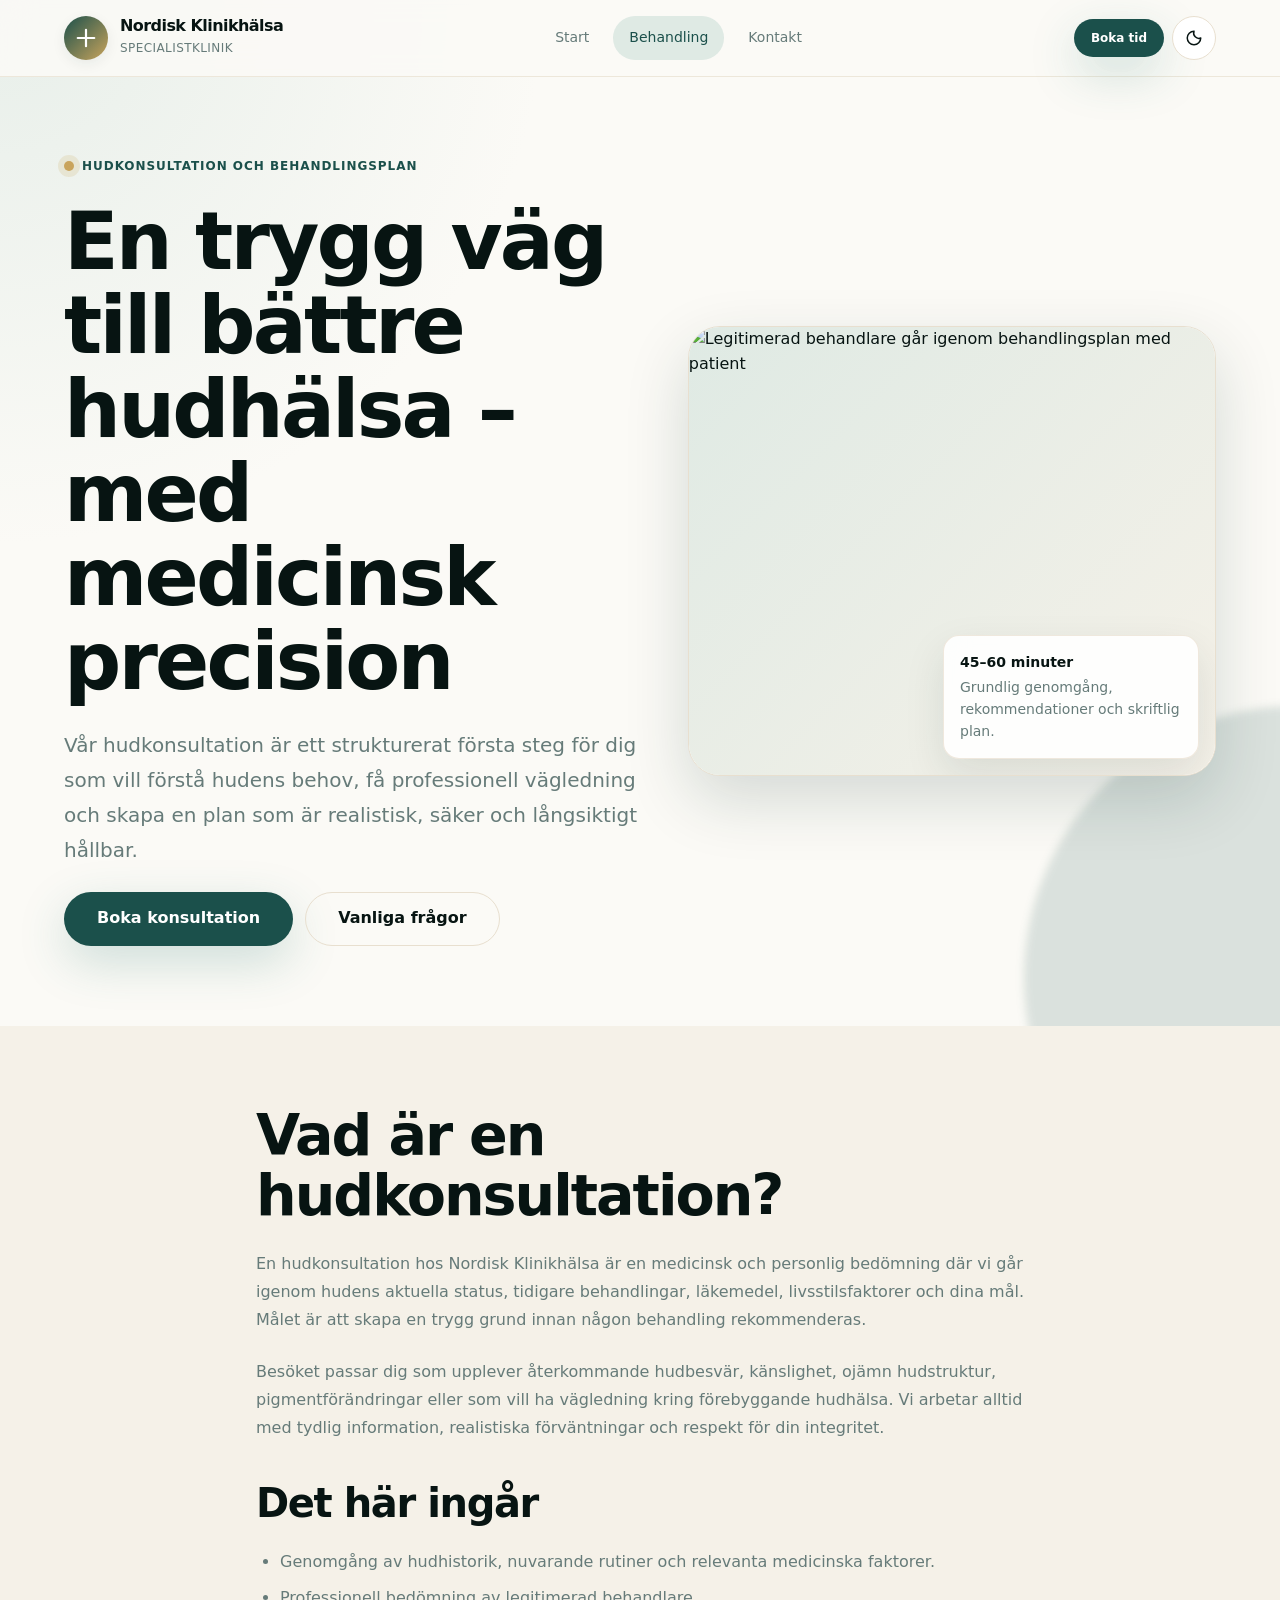
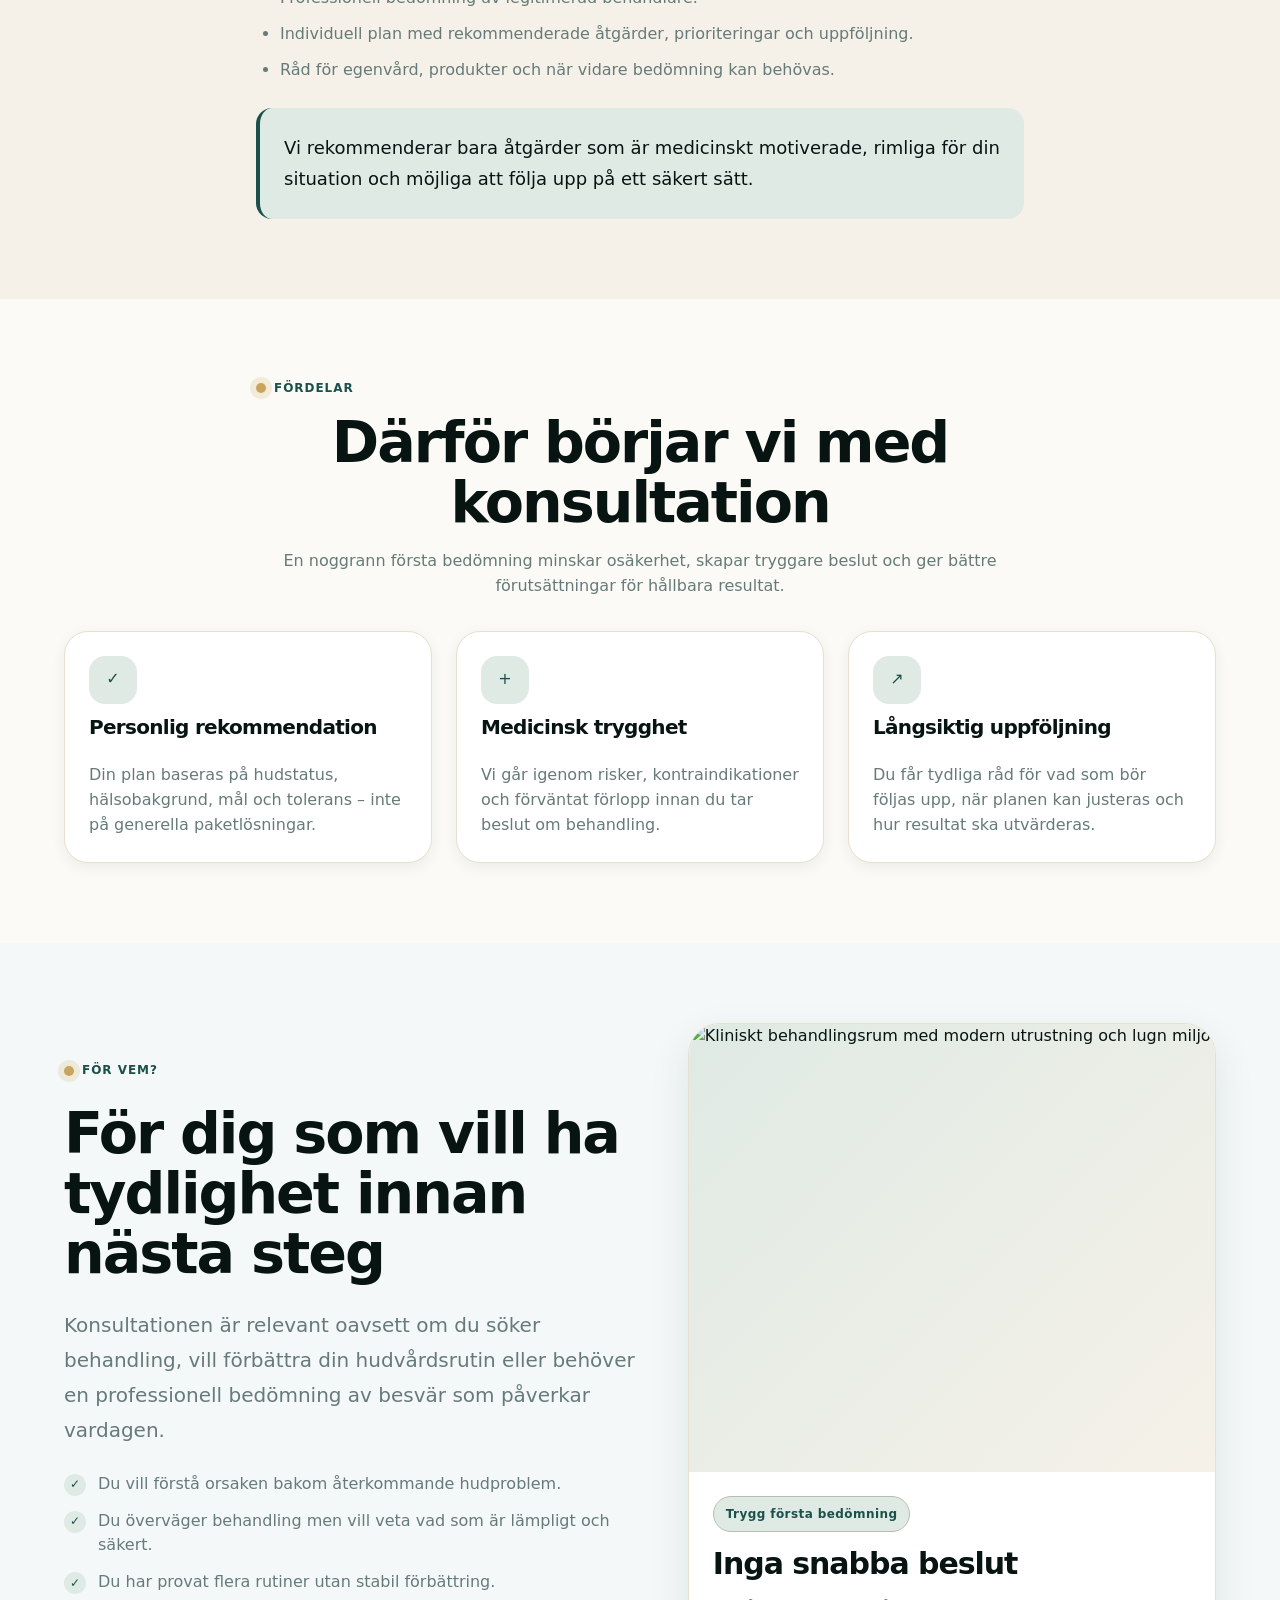
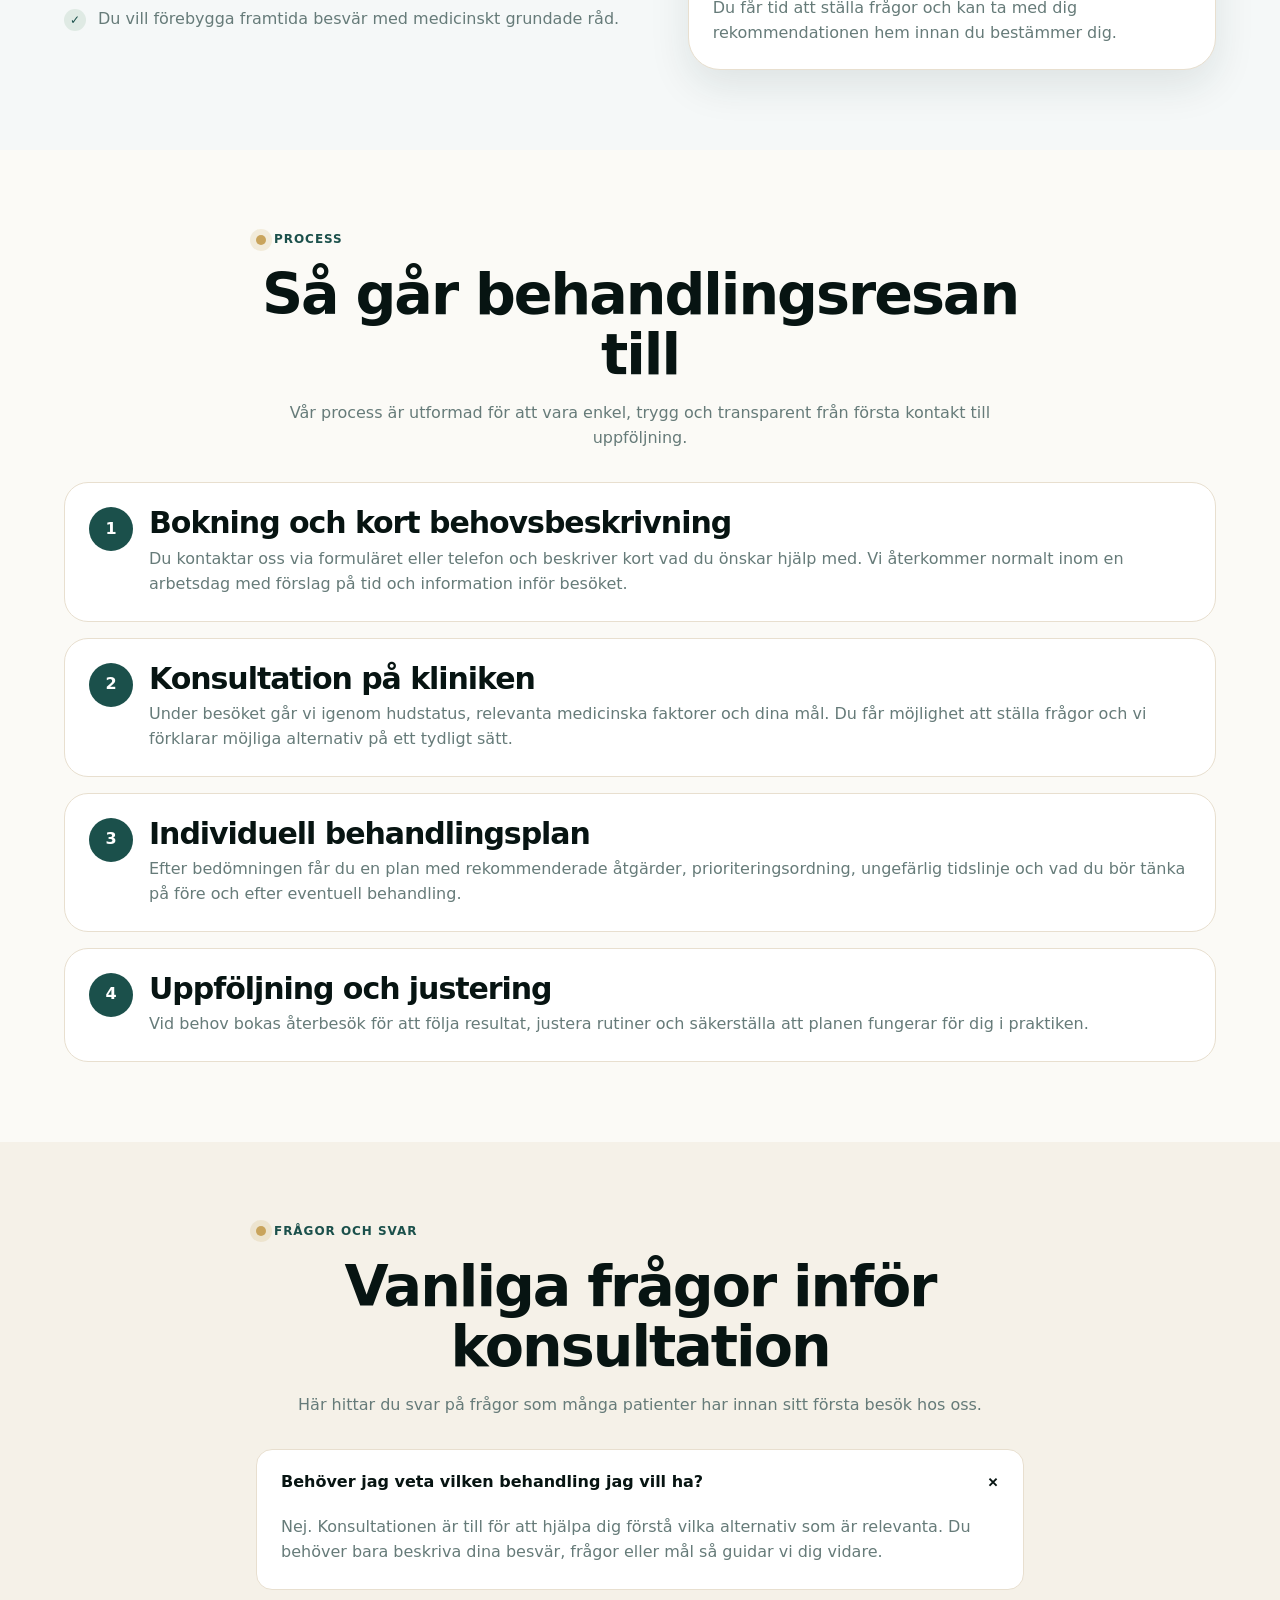
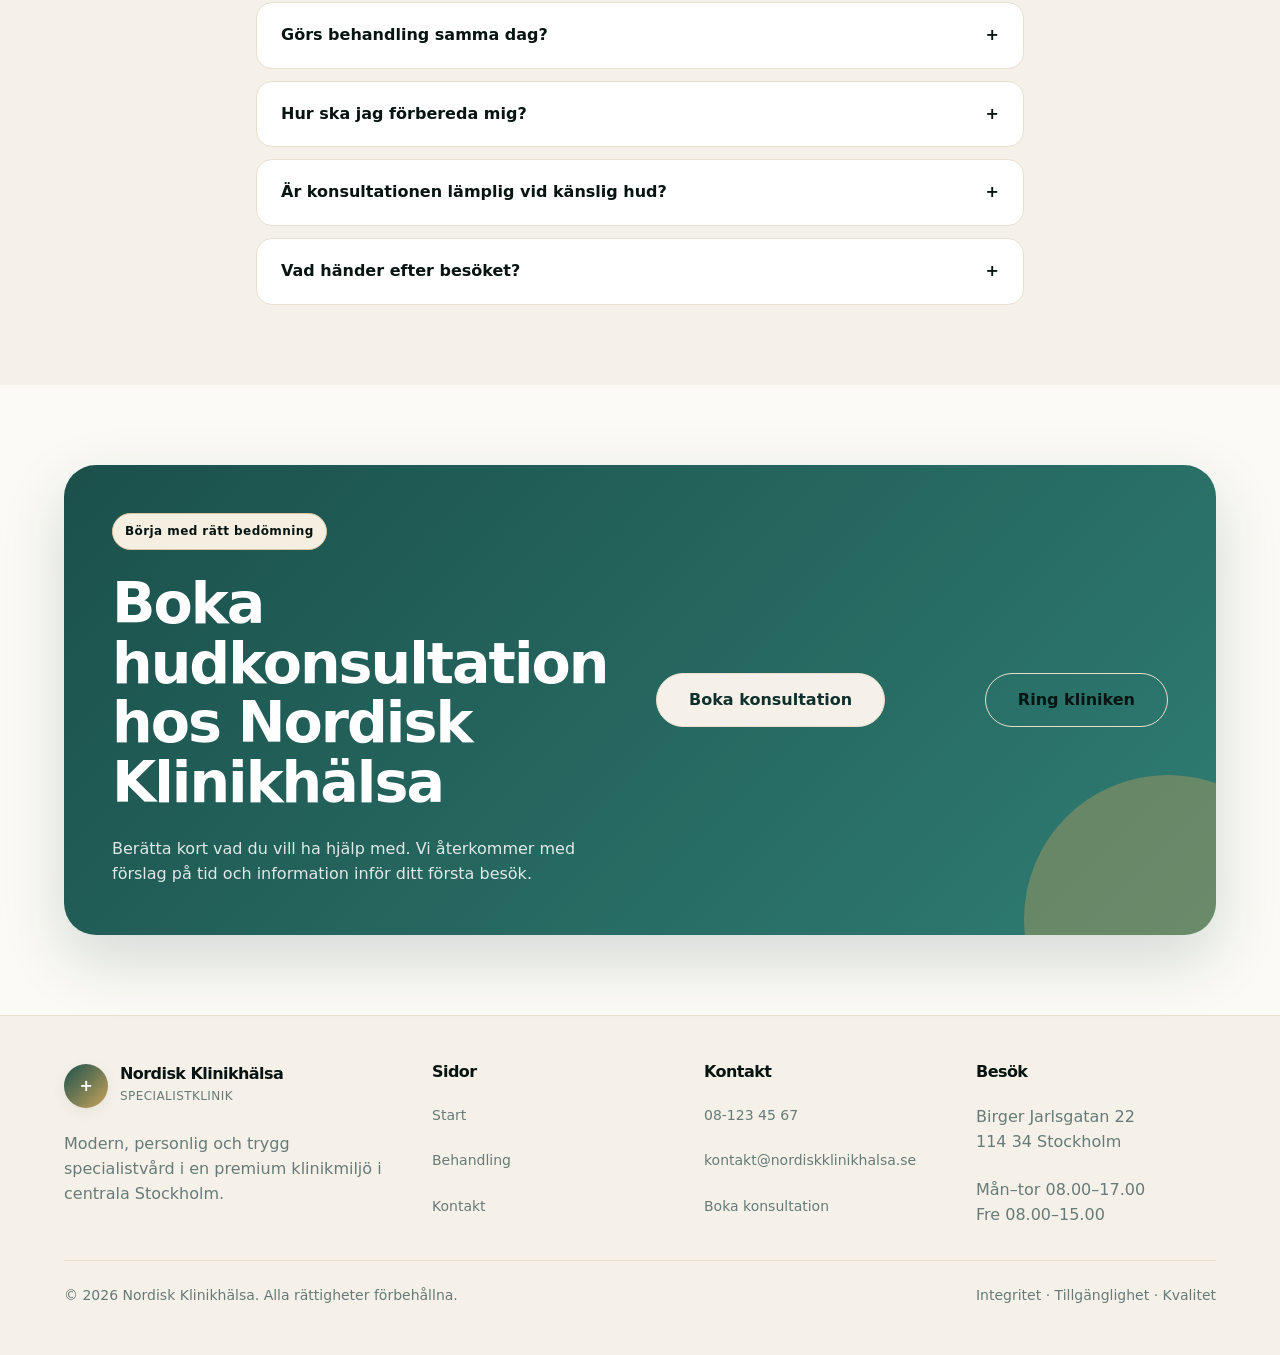
==== behandling.html @ 237c6a4a "Generate site via Klar (6 files)" ====
<!DOCTYPE html>
<html lang="sv">
<head>
  <meta charset="UTF-8" />
  <meta name="viewport" content="width=device-width, initial-scale=1.0" />
  <title>Behandling · Hudkonsultation och individuell plan | Nordisk Klinikhälsa</title>
  <meta name="description" content="Läs om hudkonsultation hos Nordisk Klinikhälsa: medicinsk bedömning, fördelar, steg-för-steg-process, vanliga frågor och bokning." />
  <link rel="canonical" href="behandling.html" />
  <link rel="stylesheet" href="/style.css" />
</head>
<body>
  <header class="site-header">
    <div class="container header-inner">
      <a class="brand" href="index.html" aria-label="Nordisk Klinikhälsa startsida">
        <span class="brand-mark" aria-hidden="true">
          <svg width="22" height="22" viewBox="0 0 24 24" fill="none" aria-hidden="true">
            <path d="M12 3v18M3 12h18" stroke="currentColor" stroke-width="2.4" stroke-linecap="round"/>
          </svg>
        </span>
        <span class="brand-text">
          <span class="brand-name">Nordisk Klinikhälsa</span>
          <span class="brand-subtitle">Specialistklinik</span>
        </span>
      </a>

      <nav class="site-nav" aria-label="Huvudmeny">
        <a class="nav-link" href="index.html">Start</a>
        <a class="nav-link" href="behandling.html" aria-current="page">Behandling</a>
        <a class="nav-link" href="kontakt.html">Kontakt</a>
      </nav>

      <div class="header-actions">
        <a class="btn btn-primary btn-sm" href="kontakt.html">Boka tid</a>
        <button class="theme-toggle" type="button" aria-label="Toggle theme">
          <svg width="18" height="18" viewBox="0 0 24 24" fill="none" aria-hidden="true">
            <path d="M12 3a9 9 0 1 0 9 9 7 7 0 0 1-9-9Z" stroke="currentColor" stroke-width="2" stroke-linejoin="round"/>
          </svg>
        </button>
        <button class="mobile-toggle" type="button" aria-label="Öppna meny" aria-expanded="false">
          <span class="mobile-toggle__bars" aria-hidden="true"></span>
        </button>
      </div>
    </div>
  </header>

  <main>
    <section class="hero">
      <div class="container hero-inner">
        <div class="hero-content reveal">
          <span class="eyebrow">Hudkonsultation och behandlingsplan</span>
          <h1>En trygg väg till bättre hudhälsa – med medicinsk precision</h1>
          <p class="lead">Vår hudkonsultation är ett strukturerat första steg för dig som vill förstå hudens behov, få professionell vägledning och skapa en plan som är realistisk, säker och långsiktigt hållbar.</p>
          <div class="hero-actions">
            <a class="btn btn-primary btn-lg" href="kontakt.html">Boka konsultation</a>
            <a class="btn btn-outline btn-lg" href="#faq">Vanliga frågor</a>
          </div>
        </div>

        <div class="hero-media reveal">
          <div class="hero-card">
            <img class="hero-image" src="https://images.unsplash.com/photo-1576091160550-2173dba999ef?auto=format&fit=crop&w=1200&q=80" alt="Legitimerad behandlare går igenom behandlingsplan med patient" />
            <div class="hero-note">
              <strong>45–60 minuter</strong>
              <span>Grundlig genomgång, rekommendationer och skriftlig plan.</span>
            </div>
          </div>
        </div>
      </div>
    </section>

    <section class="section bg-secondary">
      <div class="container-narrow prose reveal">
        <h1>Vad är en hudkonsultation?</h1>
        <p>En hudkonsultation hos Nordisk Klinikhälsa är en medicinsk och personlig bedömning där vi går igenom hudens aktuella status, tidigare behandlingar, läkemedel, livsstilsfaktorer och dina mål. Målet är att skapa en trygg grund innan någon behandling rekommenderas.</p>
        <p>Besöket passar dig som upplever återkommande hudbesvär, känslighet, ojämn hudstruktur, pigmentförändringar eller som vill ha vägledning kring förebyggande hudhälsa. Vi arbetar alltid med tydlig information, realistiska förväntningar och respekt för din integritet.</p>
        <h2>Det här ingår</h2>
        <ul>
          <li>Genomgång av hudhistorik, nuvarande rutiner och relevanta medicinska faktorer.</li>
          <li>Professionell bedömning av legitimerad behandlare.</li>
          <li>Individuell plan med rekommenderade åtgärder, prioriteringar och uppföljning.</li>
          <li>Råd för egenvård, produkter och när vidare bedömning kan behövas.</li>
        </ul>
        <blockquote>Vi rekommenderar bara åtgärder som är medicinskt motiverade, rimliga för din situation och möjliga att följa upp på ett säkert sätt.</blockquote>
      </div>
    </section>

    <section class="section">
      <div class="container">
        <div class="section-header section-header--center mb-8 reveal">
          <span class="eyebrow">Fördelar</span>
          <h2>Därför börjar vi med konsultation</h2>
          <p>En noggrann första bedömning minskar osäkerhet, skapar tryggare beslut och ger bättre förutsättningar för hållbara resultat.</p>
        </div>

        <div class="grid md:grid-cols-3">
          <article class="card service-card reveal">
            <div class="card__header">
              <span class="card__icon" aria-hidden="true">✓</span>
              <h3 class="card__title">Personlig rekommendation</h3>
            </div>
            <div class="card__body">
              <p>Din plan baseras på hudstatus, hälsobakgrund, mål och tolerans – inte på generella paketlösningar.</p>
            </div>
          </article>

          <article class="card service-card reveal">
            <div class="card__header">
              <span class="card__icon" aria-hidden="true">+</span>
              <h3 class="card__title">Medicinsk trygghet</h3>
            </div>
            <div class="card__body">
              <p>Vi går igenom risker, kontraindikationer och förväntat förlopp innan du tar beslut om behandling.</p>
            </div>
          </article>

          <article class="card service-card reveal">
            <div class="card__header">
              <span class="card__icon" aria-hidden="true">↗</span>
              <h3 class="card__title">Långsiktig uppföljning</h3>
            </div>
            <div class="card__body">
              <p>Du får tydliga råd för vad som bör följas upp, när planen kan justeras och hur resultat ska utvärderas.</p>
            </div>
          </article>
        </div>
      </div>
    </section>

    <section class="section bg-muted">
      <div class="container split">
        <div class="stack reveal">
          <span class="eyebrow">För vem?</span>
          <h2>För dig som vill ha tydlighet innan nästa steg</h2>
          <p class="lead">Konsultationen är relevant oavsett om du söker behandling, vill förbättra din hudvårdsrutin eller behöver en professionell bedömning av besvär som påverkar vardagen.</p>
          <ul class="feature-list">
            <li>Du vill förstå orsaken bakom återkommande hudproblem.</li>
            <li>Du överväger behandling men vill veta vad som är lämpligt och säkert.</li>
            <li>Du har provat flera rutiner utan stabil förbättring.</li>
            <li>Du vill förebygga framtida besvär med medicinskt grundade råd.</li>
          </ul>
        </div>

        <div class="media-card reveal">
          <img class="media-image aspect-video object-cover" src="https://images.unsplash.com/photo-1588776814546-1ffcf47267a5?auto=format&fit=crop&w=1000&q=80" alt="Kliniskt behandlingsrum med modern utrustning och lugn miljö" />
          <div class="media-card__body">
            <span class="badge badge-primary">Trygg första bedömning</span>
            <h3>Inga snabba beslut</h3>
            <p>Du får tid att ställa frågor och kan ta med dig rekommendationen hem innan du bestämmer dig.</p>
          </div>
        </div>
      </div>
    </section>

    <section class="section">
      <div class="container">
        <div class="section-header section-header--center mb-8 reveal">
          <span class="eyebrow">Process</span>
          <h2>Så går behandlingsresan till</h2>
          <p>Vår process är utformad för att vara enkel, trygg och transparent från första kontakt till uppföljning.</p>
        </div>

        <div class="step-list">
          <article class="step reveal">
            <div class="step__content">
              <h3>Bokning och kort behovsbeskrivning</h3>
              <p>Du kontaktar oss via formuläret eller telefon och beskriver kort vad du önskar hjälp med. Vi återkommer normalt inom en arbetsdag med förslag på tid och information inför besöket.</p>
            </div>
          </article>

          <article class="step reveal">
            <div class="step__content">
              <h3>Konsultation på kliniken</h3>
              <p>Under besöket går vi igenom hudstatus, relevanta medicinska faktorer och dina mål. Du får möjlighet att ställa frågor och vi förklarar möjliga alternativ på ett tydligt sätt.</p>
            </div>
          </article>

          <article class="step reveal">
            <div class="step__content">
              <h3>Individuell behandlingsplan</h3>
              <p>Efter bedömningen får du en plan med rekommenderade åtgärder, prioriteringsordning, ungefärlig tidslinje och vad du bör tänka på före och efter eventuell behandling.</p>
            </div>
          </article>

          <article class="step reveal">
            <div class="step__content">
              <h3>Uppföljning och justering</h3>
              <p>Vid behov bokas återbesök för att följa resultat, justera rutiner och säkerställa att planen fungerar för dig i praktiken.</p>
            </div>
          </article>
        </div>
      </div>
    </section>

    <section class="section bg-secondary" id="faq">
      <div class="container-narrow">
        <div class="section-header section-header--center mb-8 reveal">
          <span class="eyebrow">Frågor och svar</span>
          <h2>Vanliga frågor inför konsultation</h2>
          <p>Här hittar du svar på frågor som många patienter har innan sitt första besök hos oss.</p>
        </div>

        <div class="faq">
          <div class="accordion is-open reveal">
            <button class="accordion__button" type="button" aria-expanded="true">
              Behöver jag veta vilken behandling jag vill ha?
              <span class="accordion__icon" aria-hidden="true">+</span>
            </button>
            <div class="accordion__panel">
              <div class="accordion__content">
                <div class="accordion__content-inner">
                  <p>Nej. Konsultationen är till för att hjälpa dig förstå vilka alternativ som är relevanta. Du behöver bara beskriva dina besvär, frågor eller mål så guidar vi dig vidare.</p>
                </div>
              </div>
            </div>
          </div>

          <div class="accordion reveal">
            <button class="accordion__button" type="button" aria-expanded="false">
              Görs behandling samma dag?
              <span class="accordion__icon" aria-hidden="true">+</span>
            </button>
            <div class="accordion__panel">
              <div class="accordion__content">
                <div class="accordion__content-inner">
                  <p>I vissa fall kan enklare åtgärder planeras nära konsultationen, men vi prioriterar alltid trygg bedömning och informerat beslut. Om betänketid är lämpligt rekommenderar vi det.</p>
                </div>
              </div>
            </div>
          </div>

          <div class="accordion reveal">
            <button class="accordion__button" type="button" aria-expanded="false">
              Hur ska jag förbereda mig?
              <span class="accordion__icon" aria-hidden="true">+</span>
            </button>
            <div class="accordion__panel">
              <div class="accordion__content">
                <div class="accordion__content-inner">
                  <p>Ta gärna med information om aktuella läkemedel, tidigare behandlingar och produkter du använder. Undvik starka aktiva hudvårdsprodukter på behandlingsområdet samma dag om du är känslig.</p>
                </div>
              </div>
            </div>
          </div>

          <div class="accordion reveal">
            <button class="accordion__button" type="button" aria-expanded="false">
              Är konsultationen lämplig vid känslig hud?
              <span class="accordion__icon" aria-hidden="true">+</span>
            </button>
            <div class="accordion__panel">
              <div class="accordion__content">
                <div class="accordion__content-inner">
                  <p>Ja, särskilt då. Vid känslig hud är det viktigt att förstå tolerans, möjliga triggers och vilka åtgärder som bör undvikas eller introduceras stegvis.</p>
                </div>
              </div>
            </div>
          </div>

          <div class="accordion reveal">
            <button class="accordion__button" type="button" aria-expanded="false">
              Vad händer efter besöket?
              <span class="accordion__icon" aria-hidden="true">+</span>
            </button>
            <div class="accordion__panel">
              <div class="accordion__content">
                <div class="accordion__content-inner">
                  <p>Du får en sammanfattning av rekommendationen och kan boka behandling eller återbesök om det är aktuellt. Vi finns tillgängliga för följdfrågor enligt överenskommen plan.</p>
                </div>
              </div>
            </div>
          </div>
        </div>
      </div>
    </section>
    
    <section class="section">
      <div class="container">
        <div class="cta reveal">
          <div class="grid md:grid-cols-2 md:items-center gap-8">
            <div class="stack">
              <span class="badge badge-accent">Börja med rätt bedömning</span>
              <h2>Boka hudkonsultation hos Nordisk Klinikhälsa</h2>
              <p>Berätta kort vad du vill ha hjälp med. Vi återkommer med förslag på tid och information inför ditt första besök.</p>
            </div>
            <div class="cluster md:justify-between">
              <a class="btn btn-secondary btn-lg" href="kontakt.html">Boka konsultation</a>
              <a class="btn btn-outline btn-lg" href="tel:+4681234567">Ring kliniken</a>
            </div>
          </div>
        </div>
      </div>
    </section>
  </main>

  <footer class="site-footer">
    <div class="container footer-inner">
      <div class="footer-grid">
        <div class="stack">
          <a class="brand" href="index.html" aria-label="Nordisk Klinikhälsa startsida">
            <span class="brand-mark" aria-hidden="true">+</span>
            <span class="brand-text">
              <span class="brand-name">Nordisk Klinikhälsa</span>
              <span class="brand-subtitle">Specialistklinik</span>
            </span>
          </a>
          <p>Modern, personlig och trygg specialistvård i en premium klinikmiljö i centrala Stockholm.</p>
        </div>

        <div class="stack">
          <h3 class="text-base">Sidor</h3>
          <a class="footer-link" href="index.html">Start</a>
          <a class="footer-link" href="behandling.html">Behandling</a>
          <a class="footer-link" href="kontakt.html">Kontakt</a>
        </div>

        <div class="stack">
          <h3 class="text-base">Kontakt</h3>
          <a class="footer-link" href="tel:+4681234567">08-123 45 67</a>
          <a class="footer-link" href="mailto:kontakt@nordiskklinikhalsa.se">kontakt@nordiskklinikhalsa.se</a>
          <a class="footer-link" href="kontakt.html">Boka konsultation</a>
        </div>

        <div class="stack">
          <h3 class="text-base">Besök</h3>
          <p>Birger Jarlsgatan 22<br />114 34 Stockholm</p>
          <p>Mån–tor 08.00–17.00<br />Fre 08.00–15.00</p>
        </div>
      </div>

      <div class="footer-bottom">
        <span>© 2026 Nordisk Klinikhälsa. Alla rättigheter förbehållna.</span>
        <span>Integritet · Tillgänglighet · Kvalitet</span>
      </div>
    </div>
  </footer>

  <script src="script.js"></script>
</body>
</html>
---- style.css ----
/* Assumptions: Premium Swedish healthcare clinic website with 3 pages (Startsida, Behandling, Kontakt), Scandinavian calm design, deep teal + warm ivory palette, system-ui typography, no external assets or dependencies. */

/* ==========================================================================
   1. Design tokens
   ========================================================================== */

:root {
  /* Raw palette */
  --color-white: #ffffff;
  --color-black: #071412;
  --color-ivory-50: #fbfaf6;
  --color-ivory-100: #f5f1e8;
  --color-sand-200: #e8dfcf;
  --color-sand-300: #d9cbb7;
  --color-sage-100: #dfeae4;
  --color-sage-200: #c9dbd2;
  --color-teal-300: #8bbab1;
  --color-teal-500: #2f7d73;
  --color-teal-600: #24665f;
  --color-teal-700: #1b504b;
  --color-teal-900: #0f302d;
  --color-bluegray-50: #f5f8f8;
  --color-bluegray-100: #e8eeee;
  --color-bluegray-300: #b8c8c7;
  --color-bluegray-500: #667b79;
  --color-bluegray-700: #334846;
  --color-red-500: #b54040;
  --color-gold-400: #c9a45c;

  /* Semantic colors */
  --background: var(--color-ivory-50);
  --foreground: var(--color-black);
  --primary: var(--color-teal-700);
  --primary-foreground: var(--color-white);
  --primary-soft: var(--color-sage-100);
  --secondary: var(--color-ivory-100);
  --secondary-foreground: var(--color-teal-900);
  --muted: var(--color-bluegray-50);
  --muted-foreground: var(--color-bluegray-500);
  --accent: var(--color-gold-400);
  --accent-foreground: var(--color-black);
  --destructive: var(--color-red-500);
  --destructive-foreground: var(--color-white);
  --border: var(--color-sand-200);
  --input: var(--color-bluegray-100);
  --ring: var(--color-teal-500);
  --card: var(--color-white);
  --card-foreground: var(--color-black);
  --overlay: rgba(7, 20, 18, 0.58);

  /* Typography */
  --font-sans: ui-sans-serif, system-ui, -apple-system, BlinkMacSystemFont, "Segoe UI", sans-serif;
  --font-serif: Georgia, "Times New Roman", serif;
  --text-xs: 0.75rem;
  --text-sm: 0.875rem;
  --text-base: 1rem;
  --text-lg: 1.125rem;
  --text-xl: 1.25rem;
  --text-2xl: clamp(1.5rem, 1.25rem + 0.8vw, 1.875rem);
  --text-3xl: clamp(1.875rem, 1.45rem + 1.4vw, 2.5rem);
  --text-4xl: clamp(2.25rem, 1.65rem + 2.4vw, 3.75rem);
  --text-5xl: clamp(3rem, 2.2rem + 3.5vw, 5.25rem);
  --font-normal: 400;
  --font-medium: 500;
  --font-semibold: 650;
  --font-bold: 760;
  --leading-tight: 1.05;
  --leading-snug: 1.18;
  --leading-normal: 1.55;
  --leading-relaxed: 1.75;
  --tracking-tight: -0.035em;
  --tracking-normal: 0;
  --tracking-wide: 0.035em;
  --tracking-wider: 0.08em;

  /* Spacing */
  --space-0: 0;
  --space-1: 0.25rem;
  --space-2: 0.5rem;
  --space-3: 0.75rem;
  --space-4: 1rem;
  --space-6: 1.5rem;
  --space-8: 2rem;
  --space-10: 2.5rem;
  --space-12: 3rem;
  --space-16: 4rem;
  --space-20: 5rem;

  /* Layout */
  --content-width: 72rem;
  --content-narrow: 48rem;
  --content-wide: 84rem;
  --header-height: 4.75rem;

  /* Radius */
  --radius-none: 0;
  --radius-sm: 0.375rem;
  --radius-md: 0.75rem;
  --radius-lg: 1rem;
  --radius-xl: 1.5rem;
  --radius-2xl: 2rem;
  --radius-full: 999rem;

  /* Shadows */
  --shadow-none: none;
  --shadow-sm: 0 0.25rem 0.875rem rgba(15, 48, 45, 0.07);
  --shadow-md: 0 1rem 2.5rem rgba(15, 48, 45, 0.1);
  --shadow-lg: 0 1.5rem 4rem rgba(15, 48, 45, 0.16);
  --shadow-glow: 0 1rem 3rem rgba(47, 125, 115, 0.22);

  /* Motion */
  --transition-fast: 150ms ease;
  --transition: 240ms ease;
  --transition-slow: 420ms ease;
}

.dark {
  --background: #071412;
  --foreground: #f8f5ef;
  --primary: #8bbab1;
  --primary-foreground: #071412;
  --primary-soft: #173b37;
  --secondary: #10221f;
  --secondary-foreground: #f8f5ef;
  --muted: #0e1d1b;
  --muted-foreground: #a9bbb8;
  --accent: #dfbd78;
  --accent-foreground: #071412;
  --destructive: #ff7a7a;
  --destructive-foreground: #071412;
  --border: #24413d;
  --input: #18302d;
  --ring: #8bbab1;
  --card: #0d1f1c;
  --card-foreground: #f8f5ef;
  --overlay: rgba(0, 0, 0, 0.66);
}

/* ==========================================================================
   2. Reset & base
   ========================================================================== */

*,
*::before,
*::after {
  box-sizing: border-box;
}

html {
  scroll-behavior: smooth;
  color-scheme: light;
}

html.dark {
  color-scheme: dark;
}

body {
  margin: 0;
  min-height: 100vh;
  background:
    radial-gradient(circle at top left, color-mix(in srgb, var(--primary-soft) 70%, transparent), transparent 34rem),
    var(--background);
  color: var(--foreground);
  font-family: var(--font-sans);
  font-size: var(--text-base);
  font-weight: var(--font-normal);
  line-height: var(--leading-normal);
  text-rendering: optimizeLegibility;
  -webkit-font-smoothing: antialiased;
}

body.nav-open {
  overflow: hidden;
}

h1,
h2,
h3,
h4,
h5,
h6,
p,
figure,
blockquote,
dl,
dd {
  margin: 0;
}

h1,
h2,
h3,
h4 {
  color: var(--foreground);
  font-weight: var(--font-bold);
  letter-spacing: var(--tracking-tight);
  line-height: var(--leading-tight);
}

h1 {
  font-size: var(--text-5xl);
}

h2 {
  font-size: var(--text-4xl);
}

h3 {
  font-size: var(--text-2xl);
}

h4 {
  font-size: var(--text-xl);
}

p {
  color: var(--muted-foreground);
}

a {
  color: inherit;
  text-decoration: none;
}

a:hover {
  color: var(--primary);
}

button,
input,
textarea,
select {
  font: inherit;
}

button {
  border: 0;
}

img,
svg {
  display: block;
  max-width: 100%;
}

img {
  height: auto;
}

ul,
ol {
  margin: 0;
}

:focus-visible {
  outline: 0.1875rem solid var(--ring);
  outline-offset: 0.1875rem;
}

::selection {
  background: var(--primary);
  color: var(--primary-foreground);
}

/* ==========================================================================
   3. Layout primitives
   ========================================================================== */

.container,
.container-narrow,
.container-wide {
  width: min(100% - calc(var(--space-4) * 2), var(--content-width));
  margin-inline: auto;
}

.container-narrow {
  width: min(100% - calc(var(--space-4) * 2), var(--content-narrow));
}

.container-wide {
  width: min(100% - calc(var(--space-4) * 2), var(--content-wide));
}

.section {
  padding-block: var(--space-16);
}

.section-sm {
  padding-block: var(--space-12);
}

.section-header {
  display: grid;
  gap: var(--space-4);
  max-width: var(--content-narrow);
}

.section-header--center {
  margin-inline: auto;
  text-align: center;
}

.stack {
  display: flex;
  flex-direction: column;
  gap: var(--space-6);
}

.cluster {
  display: flex;
  flex-wrap: wrap;
  align-items: center;
  gap: var(--space-3);
}

.grid {
  display: grid;
  gap: var(--space-6);
}

.split {
  display: grid;
  align-items: center;
  gap: var(--space-10);
}

@media (min-width: 768px) {
  .section {
    padding-block: var(--space-16);
  }

  .split {
    grid-template-columns: minmax(0, 1.05fr) minmax(0, 0.95fr);
  }
}

@media (min-width: 1024px) {
  .section {
    padding-block: var(--space-20);
  }
}

/* ==========================================================================
   4. Semantic components
   ========================================================================== */

.site-header {
  position: sticky;
  top: var(--space-0);
  z-index: 20;
  min-height: var(--header-height);
  border-bottom: 0.0625rem solid color-mix(in srgb, var(--border) 72%, transparent);
  background: color-mix(in srgb, var(--background) 88%, transparent);
  backdrop-filter: blur(1rem);
}

.header-inner {
  min-height: var(--header-height);
  display: flex;
  align-items: center;
  justify-content: space-between;
  gap: var(--space-4);
}

.brand {
  display: inline-flex;
  align-items: center;
  gap: var(--space-3);
  color: var(--foreground);
  font-weight: var(--font-bold);
  letter-spacing: var(--tracking-tight);
}

.brand-mark {
  display: inline-grid;
  place-items: center;
  width: 2.75rem;
  height: 2.75rem;
  border-radius: var(--radius-full);
  background: linear-gradient(135deg, var(--primary), var(--accent));
  color: var(--primary-foreground);
  box-shadow: var(--shadow-sm);
}

.brand-text {
  display: grid;
  gap: var(--space-1);
}

.brand-name {
  font-size: var(--text-base);
  line-height: var(--leading-tight);
}

.brand-subtitle {
  color: var(--muted-foreground);
  font-size: var(--text-xs);
  font-weight: var(--font-medium);
  letter-spacing: var(--tracking-wide);
  text-transform: uppercase;
}

.site-nav {
  position: fixed;
  inset: var(--header-height) var(--space-4) auto var(--space-4);
  display: none;
  flex-direction: column;
  gap: var(--space-2);
  padding: var(--space-4);
  border: 0.0625rem solid var(--border);
  border-radius: var(--radius-xl);
  background: var(--card);
  box-shadow: var(--shadow-lg);
}

body.nav-open .site-nav {
  display: flex;
}

.nav-link {
  display: inline-flex;
  align-items: center;
  justify-content: center;
  min-height: 2.75rem;
  padding-inline: var(--space-4);
  border-radius: var(--radius-full);
  color: var(--muted-foreground);
  font-size: var(--text-sm);
  font-weight: var(--font-medium);
  transition: color var(--transition-fast), background-color var(--transition-fast), transform var(--transition-fast);
}

.nav-link:hover,
.nav-link[aria-current="page"] {
  background: var(--primary-soft);
  color: var(--primary);
}

.nav-link:hover {
  transform: translateY(-0.0625rem);
}

.header-actions {
  display: flex;
  align-items: center;
  gap: var(--space-2);
}

.mobile-toggle,
.theme-toggle {
  display: inline-flex;
  align-items: center;
  justify-content: center;
  width: 2.75rem;
  height: 2.75rem;
  border: 0.0625rem solid var(--border);
  border-radius: var(--radius-full);
  background: var(--card);
  color: var(--foreground);
  cursor: pointer;
  transition: transform var(--transition-fast), border-color var(--transition-fast), background-color var(--transition-fast);
}

.mobile-toggle:hover,
.theme-toggle:hover {
  transform: translateY(-0.0625rem);
  border-color: var(--primary);
  background: var(--primary-soft);
}

.mobile-toggle__bars {
  position: relative;
  width: 1.125rem;
  height: 0.75rem;
}

.mobile-toggle__bars::before,
.mobile-toggle__bars::after {
  content: "";
  position: absolute;
  left: var(--space-0);
  width: 100%;
  height: 0.125rem;
  border-radius: var(--radius-full);
  background: currentColor;
  transition: transform var(--transition-fast), top var(--transition-fast);
}

.mobile-toggle__bars::before {
  top: var(--space-1);
}

.mobile-toggle__bars::after {
  top: var(--space-2);
}

body.nav-open .mobile-toggle__bars::before {
  top: 0.3125rem;
  transform: rotate(45deg);
}

body.nav-open .mobile-toggle__bars::after {
  top: 0.3125rem;
  transform: rotate(-45deg);
}

.hero {
  position: relative;
  overflow: hidden;
  padding-block: var(--space-16);
}

.hero::before {
  content: "";
  position: absolute;
  inset: auto -18rem -14rem auto;
  width: 34rem;
  height: 34rem;
  border-radius: var(--radius-full);
  background: color-mix(in srgb, var(--primary) 14%, transparent);
  filter: blur(0.25rem);
  pointer-events: none;
}

.hero-inner {
  position: relative;
  display: grid;
  align-items: center;
  gap: var(--space-10);
}

.hero-content {
  display: grid;
  gap: var(--space-6);
}

.hero-actions {
  display: flex;
  flex-wrap: wrap;
  gap: var(--space-3);
}

.hero-media {
  position: relative;
}

.hero-card {
  position: relative;
  overflow: hidden;
  border: 0.0625rem solid var(--border);
  border-radius: var(--radius-2xl);
  background: var(--card);
  box-shadow: var(--shadow-lg);
}

.hero-image,
.media-image {
  width: 100%;
  min-height: 28rem;
  object-fit: cover;
  background: linear-gradient(135deg, var(--primary-soft), var(--secondary));
}

.hero-note {
  position: absolute;
  right: var(--space-4);
  bottom: var(--space-4);
  display: grid;
  gap: var(--space-1);
  max-width: 16rem;
  padding: var(--space-4);
  border: 0.0625rem solid color-mix(in srgb, var(--border) 70%, transparent);
  border-radius: var(--radius-lg);
  background: color-mix(in srgb, var(--card) 90%, transparent);
  box-shadow: var(--shadow-md);
  backdrop-filter: blur(0.75rem);
}

.hero-note strong {
  color: var(--foreground);
  font-size: var(--text-sm);
}

.hero-note span {
  color: var(--muted-foreground);
  font-size: var(--text-sm);
}

.eyebrow {
  display: inline-flex;
  align-items: center;
  gap: var(--space-2);
  width: fit-content;
  color: var(--primary);
  font-size: var(--text-xs);
  font-weight: var(--font-bold);
  letter-spacing: var(--tracking-wider);
  text-transform: uppercase;
}

.eyebrow::before {
  content: "";
  width: 0.625rem;
  height: 0.625rem;
  border-radius: var(--radius-full);
  background: var(--accent);
  box-shadow: 0 0 0 0.375rem color-mix(in srgb, var(--accent) 18%, transparent);
}

.lead {
  max-width: var(--content-narrow);
  color: var(--muted-foreground);
  font-size: var(--text-xl);
  line-height: var(--leading-relaxed);
}

.btn {
  display: inline-flex;
  align-items: center;
  justify-content: center;
  gap: var(--space-2);
  min-height: 2.875rem;
  padding: var(--space-3) var(--space-6);
  border: 0.0625rem solid transparent;
  border-radius: var(--radius-full);
  font-size: var(--text-sm);
  font-weight: var(--font-semibold);
  line-height: var(--leading-tight);
  cursor: pointer;
  transition: transform var(--transition-fast), box-shadow var(--transition-fast), background-color var(--transition-fast), border-color var(--transition-fast), color var(--transition-fast);
}

.btn:hover {
  transform: translateY(-0.125rem);
}

.btn-primary {
  background: var(--primary);
  color: var(--primary-foreground);
  box-shadow: var(--shadow-glow);
}

.btn-primary:hover {
  background: color-mix(in srgb, var(--primary) 88%, var(--foreground));
  color: var(--primary-foreground);
}

.btn-secondary {
  background: var(--secondary);
  color: var(--secondary-foreground);
  border-color: var(--border);
}

.btn-secondary:hover {
  background: var(--primary-soft);
  color: var(--primary);
}

.btn-outline {
  background: transparent;
  color: var(--foreground);
  border-color: var(--border);
}

.btn-outline:hover {
  border-color: var(--primary);
  background: var(--primary-soft);
  color: var(--primary);
}

.btn-ghost {
  background: transparent;
  color: var(--primary);
}

.btn-ghost:hover {
  background: var(--primary-soft);
  color: var(--primary);
}

.btn-sm {
  min-height: 2.375rem;
  padding: var(--space-2) var(--space-4);
  font-size: var(--text-xs);
}

.btn-lg {
  min-height: 3.375rem;
  padding: var(--space-4) var(--space-8);
  font-size: var(--text-base);
}

.cta-link {
  display: inline-flex;
  align-items: center;
  gap: var(--space-2);
  color: var(--primary);
  font-weight: var(--font-semibold);
  text-decoration: none;
  transition: gap var(--transition-fast), color var(--transition-fast);
}

.cta-link:hover {
  gap: var(--space-3);
  color: var(--foreground);
}

.badge {
  display: inline-flex;
  align-items: center;
  width: fit-content;
  gap: var(--space-2);
  padding: var(--space-2) var(--space-3);
  border: 0.0625rem solid var(--border);
  border-radius: var(--radius-full);
  background: var(--card);
  color: var(--muted-foreground);
  font-size: var(--text-xs);
  font-weight: var(--font-semibold);
  letter-spacing: var(--tracking-wide);
}

.badge-primary {
  border-color: color-mix(in srgb, var(--primary) 24%, var(--border));
  background: var(--primary-soft);
  color: var(--primary);
}

.badge-accent {
  border-color: color-mix(in srgb, var(--accent) 42%, var(--border));
  background: color-mix(in srgb, var(--accent) 18%, var(--card));
  color: var(--accent-foreground);
}

.card {
  position: relative;
  overflow: hidden;
  border: 0.0625rem solid var(--border);
  border-radius: var(--radius-xl);
  background: var(--card);
  color: var(--card-foreground);
  box-shadow: var(--shadow-sm);
  transition: transform var(--transition), box-shadow var(--transition), border-color var(--transition);
}

.card:hover {
  transform: translateY(-0.25rem);
  border-color: color-mix(in srgb, var(--primary) 28%, var(--border));
  box-shadow: var(--shadow-md);
}

.card__header,
.card__body,
.card__footer {
  padding: var(--space-6);
}

.card__header {
  display: grid;
  gap: var(--space-3);
  padding-bottom: var(--space-0);
}

.card__body {
  display: grid;
  gap: var(--space-4);
}

.card__footer {
  padding-top: var(--space-0);
}

.card__title {
  font-size: var(--text-xl);
  font-weight: var(--font-bold);
  line-height: var(--leading-snug);
}

.card__icon {
  display: inline-grid;
  place-items: center;
  width: 3rem;
  height: 3rem;
  border-radius: var(--radius-lg);
  background: var(--primary-soft);
  color: var(--primary);
}

.feature-list {
  display: grid;
  gap: var(--space-3);
  padding: var(--space-0);
  list-style: none;
}

.feature-list li {
  display: flex;
  gap: var(--space-3);
  color: var(--muted-foreground);
}

.feature-list li::before {
  content: "✓";
  display: inline-grid;
  place-items: center;
  flex: 0 0 1.375rem;
  width: 1.375rem;
  height: 1.375rem;
  margin-top: 0.125rem;
  border-radius: var(--radius-full);
  background: var(--primary-soft);
  color: var(--primary);
  font-size: var(--text-xs);
  font-weight: var(--font-bold);
}

.stat-grid {
  display: grid;
  gap: var(--space-4);
}

.stat {
  padding: var(--space-4);
  border: 0.0625rem solid var(--border);
  border-radius: var(--radius-lg);
  background: color-mix(in srgb, var(--card) 78%, transparent);
}

.stat__value {
  display: block;
  color: var(--primary);
  font-size: var(--text-3xl);
  font-weight: var(--font-bold);
  letter-spacing: var(--tracking-tight);
  line-height: var(--leading-tight);
}

.stat__label {
  color: var(--muted-foreground);
  font-size: var(--text-sm);
}

.media-card {
  overflow: hidden;
  border: 0.0625rem solid var(--border);
  border-radius: var(--radius-2xl);
  background: var(--card);
  box-shadow: var(--shadow-md);
}

.media-card__body {
  display: grid;
  gap: var(--space-4);
  padding: var(--space-6);
}

.service-card {
  min-height: 100%;
}

.testimonial {
  display: grid;
  gap: var(--space-6);
  padding: var(--space-8);
  border: 0.0625rem solid var(--border);
  border-radius: var(--radius-xl);
  background: var(--card);
  box-shadow: var(--shadow-sm);
}

.testimonial blockquote {
  color: var(--foreground);
  font-size: var(--text-lg);
  line-height: var(--leading-relaxed);
}

.testimonial__author {
  display: flex;
  align-items: center;
  gap: var(--space-3);
}

.avatar {
  display: inline-grid;
  place-items: center;
  flex: 0 0 3rem;
  width: 3rem;
  height: 3rem;
  border-radius: var(--radius-full);
  background: var(--primary-soft);
  color: var(--primary);
  font-weight: var(--font-bold);
}

.step-list {
  display: grid;
  gap: var(--space-4);
  counter-reset: steps;
}

.step {
  display: grid;
  grid-template-columns: auto 1fr;
  gap: var(--space-4);
  padding: var(--space-6);
  border: 0.0625rem solid var(--border);
  border-radius: var(--radius-xl);
  background: var(--card);
  counter-increment: steps;
}

.step::before {
  content: counter(steps);
  display: inline-grid;
  place-items: center;
  width: 2.75rem;
  height: 2.75rem;
  border-radius: var(--radius-full);
  background: var(--primary);
  color: var(--primary-foreground);
  font-weight: var(--font-bold);
}

.step__content {
  display: grid;
  gap: var(--space-2);
}

.cta {
  position: relative;
  overflow: hidden;
  padding: var(--space-12);
  border-radius: var(--radius-2xl);
  background: linear-gradient(135deg, var(--primary), var(--color-teal-500));
  color: var(--primary-foreground);
  box-shadow: var(--shadow-lg);
}

.cta::after {
  content: "";
  position: absolute;
  inset: auto -6rem -8rem auto;
  width: 18rem;
  height: 18rem;
  border-radius: var(--radius-full);
  background: color-mix(in srgb, var(--accent) 38%, transparent);
}

.cta > * {
  position: relative;
  z-index: 1;
}

.cta h2,
.cta h3,
.cta p {
  color: var(--primary-foreground);
}

.cta p {
  opacity: 0.86;
}

.form {
  display: grid;
  gap: var(--space-4);
}

.field {
  display: grid;
  gap: var(--space-2);
}

.label {
  color: var(--foreground);
  font-size: var(--text-sm);
  font-weight: var(--font-semibold);
}

.input,
.textarea,
.select {
  width: 100%;
  min-height: 3rem;
  padding: var(--space-3) var(--space-4);
  border: 0.0625rem solid var(--input);
  border-radius: var(--radius-md);
  background: var(--card);
  color: var(--foreground);
  transition: border-color var(--transition-fast), box-shadow var(--transition-fast), background-color var(--transition-fast);
}

.textarea {
  min-height: 9rem;
  resize: vertical;
}

.input:focus,
.textarea:focus,
.select:focus {
  outline: none;
  border-color: var(--ring);
  box-shadow: 0 0 0 0.25rem color-mix(in srgb, var(--ring) 18%, transparent);
}

.input::placeholder,
.textarea::placeholder {
  color: var(--muted-foreground);
}

.form-note {
  color: var(--muted-foreground);
  font-size: var(--text-sm);
}

.contact-list {
  display: grid;
  gap: var(--space-4);
  padding: var(--space-0);
  list-style: none;
}

.contact-item {
  display: flex;
  gap: var(--space-3);
  align-items: flex-start;
  padding: var(--space-4);
  border: 0.0625rem solid var(--border);
  border-radius: var(--radius-lg);
  background: var(--card);
}

.contact-item__icon {
  display: inline-grid;
  place-items: center;
  flex: 0 0 2.5rem;
  width: 2.5rem;
  height: 2.5rem;
  border-radius: var(--radius-full);
  background: var(--primary-soft);
  color: var(--primary);
}

.hours {
  display: grid;
  gap: var(--space-2);
  padding: var(--space-0);
  list-style: none;
}

.hours li {
  display: flex;
  justify-content: space-between;
  gap: var(--space-4);
  padding-block: var(--space-2);
  border-bottom: 0.0625rem solid var(--border);
  color: var(--muted-foreground);
}

.hours strong {
  color: var(--foreground);
}

.map-placeholder {
  display: grid;
  place-items: center;
  min-height: 22rem;
  padding: var(--space-8);
  border: 0.0625rem solid var(--border);
  border-radius: var(--radius-2xl);
  background:
    linear-gradient(90deg, color-mix(in srgb, var(--border) 42%, transparent) 0.0625rem, transparent 0.0625rem),
    linear-gradient(color-mix(in srgb, var(--border) 42%, transparent) 0.0625rem, transparent 0.0625rem),
    var(--muted);
  background-size: 3rem 3rem;
  color: var(--muted-foreground);
  text-align: center;
}

.map-pin {
  display: inline-grid;
  place-items: center;
  width: 4rem;
  height: 4rem;
  margin-inline: auto;
  margin-bottom: var(--space-4);
  border-radius: var(--radius-full);
  background: var(--primary);
  color: var(--primary-foreground);
  box-shadow: var(--shadow-glow);
}

.faq {
  display: grid;
  gap: var(--space-3);
}

.accordion {
  border: 0.0625rem solid var(--border);
  border-radius: var(--radius-lg);
  background: var(--card);
  overflow: hidden;
}

.accordion__button {
  display: flex;
  align-items: center;
  justify-content: space-between;
  gap: var(--space-4);
  width: 100%;
  padding: var(--space-5, 1.25rem) var(--space-6);
  background: transparent;
  color: var(--foreground);
  cursor: pointer;
  font-weight: var(--font-semibold);
  text-align: left;
}

.accordion__icon {
  flex: 0 0 auto;
  transition: transform var(--transition-fast);
}

.accordion.is-open .accordion__icon {
  transform: rotate(45deg);
}

.accordion__panel {
  display: grid;
  grid-template-rows: 0fr;
  transition: grid-template-rows var(--transition);
}

.accordion.is-open .accordion__panel {
  grid-template-rows: 1fr;
}

.accordion__content {
  overflow: hidden;
}

.accordion__content-inner {
  padding: var(--space-0) var(--space-6) var(--space-6);
}

.prose {
  color: var(--muted-foreground);
  font-size: var(--text-base);
  line-height: var(--leading-relaxed);
}

.prose > * + * {
  margin-top: var(--space-6);
}

.prose h1,
.prose h2,
.prose h3,
.prose h4 {
  color: var(--foreground);
}

.prose h1 {
  font-size: var(--text-4xl);
}

.prose h2 {
  margin-top: var(--space-10);
  font-size: var(--text-3xl);
}

.prose h3 {
  margin-top: var(--space-8);
  font-size: var(--text-2xl);
}

.prose p,
.prose li {
  color: var(--muted-foreground);
}

.prose a {
  color: var(--primary);
  font-weight: var(--font-semibold);
  text-decoration: underline;
  text-underline-offset: 0.2em;
}

.prose ul,
.prose ol {
  padding-left: var(--space-6);
}

.prose li + li {
  margin-top: var(--space-2);
}

.prose blockquote {
  padding: var(--space-6);
  border-left: 0.25rem solid var(--primary);
  border-radius: var(--radius-lg);
  background: var(--primary-soft);
  color: var(--foreground);
  font-size: var(--text-lg);
}

.prose code {
  padding: var(--space-1) var(--space-2);
  border-radius: var(--radius-sm);
  background: var(--muted);
  color: var(--foreground);
  font-size: 0.92em;
}

.prose img {
  border-radius: var(--radius-xl);
  box-shadow: var(--shadow-md);
}

.site-footer {
  border-top: 0.0625rem solid var(--border);
  background: var(--secondary);
  color: var(--secondary-foreground);
}

.footer-inner {
  display: grid;
  gap: var(--space-8);
  padding-block: var(--space-12);
}

.footer-grid {
  display: grid;
  gap: var(--space-8);
}

.footer-link {
  display: inline-flex;
  width: fit-content;
  color: var(--muted-foreground);
  font-size: var(--text-sm);
  transition: color var(--transition-fast), transform var(--transition-fast);
}

.footer-link:hover {
  color: var(--primary);
  transform: translateX(0.125rem);
}

.footer-bottom {
  display: flex;
  flex-wrap: wrap;
  justify-content: space-between;
  gap: var(--space-4);
  padding-top: var(--space-6);
  border-top: 0.0625rem solid var(--border);
  color: var(--muted-foreground);
  font-size: var(--text-sm);
}

.reveal {
  opacity: 0;
  transform: translateY(1rem);
  transition: opacity var(--transition-slow), transform var(--transition-slow);
}

.reveal.is-visible {
  opacity: 1;
  transform: translateY(0);
}

@media (min-width: 768px) {
  .mobile-toggle {
    display: none;
  }

  .site-nav {
    position: static;
    display: flex;
    flex-direction: row;
    align-items: center;
    padding: var(--space-0);
    border: 0;
    border-radius: var(--radius-none);
    background: transparent;
    box-shadow: none;
  }

  .stat-grid {
    grid-template-columns: repeat(3, minmax(0, 1fr));
  }

  .footer-grid {
    grid-template-columns: 1.4fr repeat(3, 1fr);
  }
}

@media (min-width: 1024px) {
  .hero {
    padding-block: var(--space-20);
  }

  .hero-inner {
    grid-template-columns: minmax(0, 1.05fr) minmax(0, 0.95fr);
  }
}

/* ==========================================================================
   5. Utility classes
   ========================================================================== */

/* Background color */
.bg-background { background-color: var(--background); }
.bg-foreground { background-color: var(--foreground); }
.bg-primary { background-color: var(--primary); }
.bg-primary-soft { background-color: var(--primary-soft); }
.bg-secondary { background-color: var(--secondary); }
.bg-muted { background-color: var(--muted); }
.bg-accent { background-color: var(--accent); }
.bg-card { background-color: var(--card); }
.bg-destructive { background-color: var(--destructive); }
.bg-transparent { background-color: transparent; }

/* Text color */
.text-foreground { color: var(--foreground); }
.text-background { color: var(--background); }
.text-primary { color: var(--primary); }
.text-primary-foreground { color: var(--primary-foreground); }
.text-secondary-foreground { color: var(--secondary-foreground); }
.text-muted-foreground { color: var(--muted-foreground); }
.text-accent { color: var(--accent); }
.text-accent-foreground { color: var(--accent-foreground); }
.text-destructive { color: var(--destructive); }
.text-white { color: var(--color-white); }
.text-black { color: var(--color-black); }

/* Border */
.border-0 { border-width: 0; }
.border { border: 0.0625rem solid var(--border); }
.border-2 { border: 0.125rem solid var(--border); }
.border-t { border-top: 0.0625rem solid var(--border); }
.border-b { border-bottom: 0.0625rem solid var(--border); }
.border-l { border-left: 0.0625rem solid var(--border); }
.border-r { border-right: 0.0625rem solid var(--border); }
.border-muted { border-color: var(--border); }
.border-foreground { border-color: var(--foreground); }
.border-primary { border-color: var(--primary); }
.border-transparent { border-color: transparent; }

/* Typography */
.font-sans { font-family: var(--font-sans); }
.font-serif { font-family: var(--font-serif); }

.text-xs { font-size: var(--text-xs); }
.text-sm { font-size: var(--text-sm); }
.text-base { font-size: var(--text-base); }
.text-lg { font-size: var(--text-lg); }
.text-xl { font-size: var(--text-xl); }
.text-2xl { font-size: var(--text-2xl); }
.text-3xl { font-size: var(--text-3xl); }
.text-4xl { font-size: var(--text-4xl); }
.text-5xl { font-size: var(--text-5xl); }

.font-normal { font-weight: var(--font-normal); }
.font-medium { font-weight: var(--font-medium); }
.font-semibold { font-weight: var(--font-semibold); }
.font-bold { font-weight: var(--font-bold); }

.leading-tight { line-height: var(--leading-tight); }
.leading-snug { line-height: var(--leading-snug); }
.leading-normal { line-height: var(--leading-normal); }
.leading-relaxed { line-height: var(--leading-relaxed); }

.tracking-tight { letter-spacing: var(--tracking-tight); }
.tracking-normal { letter-spacing: var(--tracking-normal); }
.tracking-wide { letter-spacing: var(--tracking-wide); }
.tracking-wider { letter-spacing: var(--tracking-wider); }

.text-left { text-align: left; }
.text-center { text-align: center; }
.text-right { text-align: right; }
.uppercase { text-transform: uppercase; }
.italic { font-style: italic; }
.underline { text-decoration: underline; text-underline-offset: 0.2em; }
.truncate { overflow: hidden; text-overflow: ellipsis; white-space: nowrap; }

/* Display */
.block { display: block; }
.inline-block { display: inline-block; }
.inline { display: inline; }
.flex { display: flex; }
.inline-flex { display: inline-flex; }
.grid { display: grid; }
.hidden { display: none; }

/* Flexbox */
.flex-row { flex-direction: row; }
.flex-col { flex-direction: column; }
.flex-wrap { flex-wrap: wrap; }
.flex-1 { flex: 1 1 0%; }
.flex-shrink-0 { flex-shrink: 0; }
.items-start { align-items: flex-start; }
.items-center { align-items: center; }
.items-end { align-items: flex-end; }
.justify-start { justify-content: flex-start; }
.justify-center { justify-content: center; }
.justify-between { justify-content: space-between; }
.justify-end { justify-content: flex-end; }

/* Grid */
.grid-cols-1 { grid-template-columns: repeat(1, minmax(0, 1fr)); }
.grid-cols-2 { grid-template-columns: repeat(2, minmax(0, 1fr)); }
.grid-cols-3 { grid-template-columns: repeat(3, minmax(0, 1fr)); }
.grid-cols-4 { grid-template-columns: repeat(4, minmax(0, 1fr)); }
.col-span-1 { grid-column: span 1 / span 1; }
.col-span-2 { grid-column: span 2 / span 2; }
.col-span-full { grid-column: 1 / -1; }

/* Gap */
.gap-1 { gap: var(--space-1); }
.gap-2 { gap: var(--space-2); }
.gap-3 { gap: var(--space-3); }
.gap-4 { gap: var(--space-4); }
.gap-6 { gap: var(--space-6); }
.gap-8 { gap: var(--space-8); }
.gap-10 { gap: var(--space-10); }
.gap-12 { gap: var(--space-12); }

/* Margin */
.m-0 { margin: var(--space-0); }
.mx-auto { margin-inline: auto; }
.mx-0 { margin-inline: var(--space-0); }
.my-0 { margin-block: var(--space-0); }
.my-4 { margin-block: var(--space-4); }
.my-8 { margin-block: var(--space-8); }
.my-12 { margin-block: var(--space-12); }
.my-16 { margin-block: var(--space-16); }
.mt-0 { margin-top: var(--space-0); }
.mt-2 { margin-top: var(--space-2); }
.mt-4 { margin-top: var(--space-4); }
.mt-6 { margin-top: var(--space-6); }
.mt-8 { margin-top: var(--space-8); }
.mt-12 { margin-top: var(--space-12); }
.mb-0 { margin-bottom: var(--space-0); }
.mb-2 { margin-bottom: var(--space-2); }
.mb-4 { margin-bottom: var(--space-4); }
.mb-6 { margin-bottom: var(--space-6); }
.mb-8 { margin-bottom: var(--space-8); }
.mb-12 { margin-bottom: var(--space-12); }

/* Padding */
.p-0 { padding: var(--space-0); }
.p-3 { padding: var(--space-3); }
.p-4 { padding: var(--space-4); }
.p-6 { padding: var(--space-6); }
.p-8 { padding: var(--space-8); }
.p-10 { padding: var(--space-10); }
.p-12 { padding: var(--space-12); }

.px-0 { padding-inline: var(--space-0); }
.px-3 { padding-inline: var(--space-3); }
.px-4 { padding-inline: var(--space-4); }
.px-6 { padding-inline: var(--space-6); }
.px-8 { padding-inline: var(--space-8); }

.py-0 { padding-block: var(--space-0); }
.py-2 { padding-block: var(--space-2); }
.py-3 { padding-block: var(--space-3); }
.py-4 { padding-block: var(--space-4); }
.py-6 { padding-block: var(--space-6); }
.py-8 { padding-block: var(--space-8); }
.py-12 { padding-block: var(--space-12); }
.py-16 { padding-block: var(--space-16); }
.py-20 { padding-block: var(--space-20); }

.pt-0 { padding-top: var(--space-0); }
.pt-8 { padding-top: var(--space-8); }
.pt-12 { padding-top: var(--space-12); }
.pb-0 { padding-bottom: var(--space-0); }
.pb-8 { padding-bottom: var(--space-8); }
.pb-12 { padding-bottom: var(--space-12); }
.pb-16 { padding-bottom: var(--space-16); }

/* Sizing */
.w-full { width: 100%; }
.h-full { height: 100%; }
.min-h-screen { min-height: 100vh; }
.min-h-header { min-height: var(--header-height); }
.max-w-xl { max-width: 36rem; }
.max-w-2xl { max-width: 42rem; }
.max-w-3xl { max-width: 48rem; }
.max-w-4xl { max-width: 56rem; }
.max-w-6xl { max-width: var(--content-width); }
.max-w-7xl { max-width: var(--content-wide); }

/* Radius */
.rounded-none { border-radius: var(--radius-none); }
.rounded-sm { border-radius: var(--radius-sm); }
.rounded-md { border-radius: var(--radius-md); }
.rounded-lg { border-radius: var(--radius-lg); }
.rounded-xl { border-radius: var(--radius-xl); }
.rounded-2xl { border-radius: var(--radius-2xl); }
.rounded-full { border-radius: var(--radius-full); }

/* Shadows */
.shadow-none { box-shadow: var(--shadow-none); }
.shadow-sm { box-shadow: var(--shadow-sm); }
.shadow-md { box-shadow: var(--shadow-md); }
.shadow-lg { box-shadow: var(--shadow-lg); }
.shadow-glow { box-shadow: var(--shadow-glow); }

/* Position */
.relative { position: relative; }
.absolute { position: absolute; }
.sticky { position: sticky; }
.fixed { position: fixed; }
.inset-0 { inset: var(--space-0); }
.top-0 { top: var(--space-0); }
.right-0 { right: var(--space-0); }
.bottom-0 { bottom: var(--space-0); }
.left-0 { left: var(--space-0); }
.z-10 { z-index: 10; }
.z-20 { z-index: 20; }

/* Object fit & aspect */
.object-cover { object-fit: cover; }
.aspect-square { aspect-ratio: 1 / 1; }
.aspect-video { aspect-ratio: 16 / 9; }

/* Effects */
.overflow-hidden { overflow: hidden; }
.transition { transition: all var(--transition); }
.cursor-pointer { cursor: pointer; }
.sr-only {
  position: absolute;
  width: 0.0625rem;
  height: 0.0625rem;
  padding: var(--space-0);
  margin: -0.0625rem;
  overflow: hidden;
  clip: rect(0, 0, 0, 0);
  white-space: nowrap;
  border-width: 0;
}

/* ==========================================================================
   6. Responsive utilities
   ========================================================================== */

@media (min-width: 768px) {
  .md\:block { display: block; }
  .md\:flex { display: flex; }
  .md\:grid { display: grid; }
  .md\:hidden { display: none; }

  .md\:flex-row { flex-direction: row; }
  .md\:items-center { align-items: center; }
  .md\:justify-between { justify-content: space-between; }

  .md\:grid-cols-2 { grid-template-columns: repeat(2, minmax(0, 1fr)); }
  .md\:grid-cols-3 { grid-template-columns: repeat(3, minmax(0, 1fr)); }
  .md\:col-span-2 { grid-column: span 2 / span 2; }

  .md\:gap-8 { gap: var(--space-8); }

  .md\:text-left { text-align: left; }
  .md\:text-center { text-align: center; }
  .md\:text-4xl { font-size: var(--text-4xl); }

  .md\:py-16 { padding-block: var(--space-16); }
  .md\:p-8 { padding: var(--space-8); }
}

@media (min-width: 1024px) {
  .lg\:block { display: block; }
  .lg\:flex { display: flex; }
  .lg\:grid { display: grid; }
  .lg\:hidden { display: none; }

  .lg\:grid-cols-2 { grid-template-columns: repeat(2, minmax(0, 1fr)); }
  .lg\:grid-cols-3 { grid-template-columns: repeat(3, minmax(0, 1fr)); }
  .lg\:grid-cols-4 { grid-template-columns: repeat(4, minmax(0, 1fr)); }
  .lg\:col-span-2 { grid-column: span 2 / span 2; }

  .lg\:gap-12 { gap: var(--space-12); }

  .lg\:text-left { text-align: left; }
  .lg\:text-5xl { font-size: var(--text-5xl); }

  .lg\:py-20 { padding-block: var(--space-20); }
  .lg\:p-10 { padding: var(--space-10); }
}
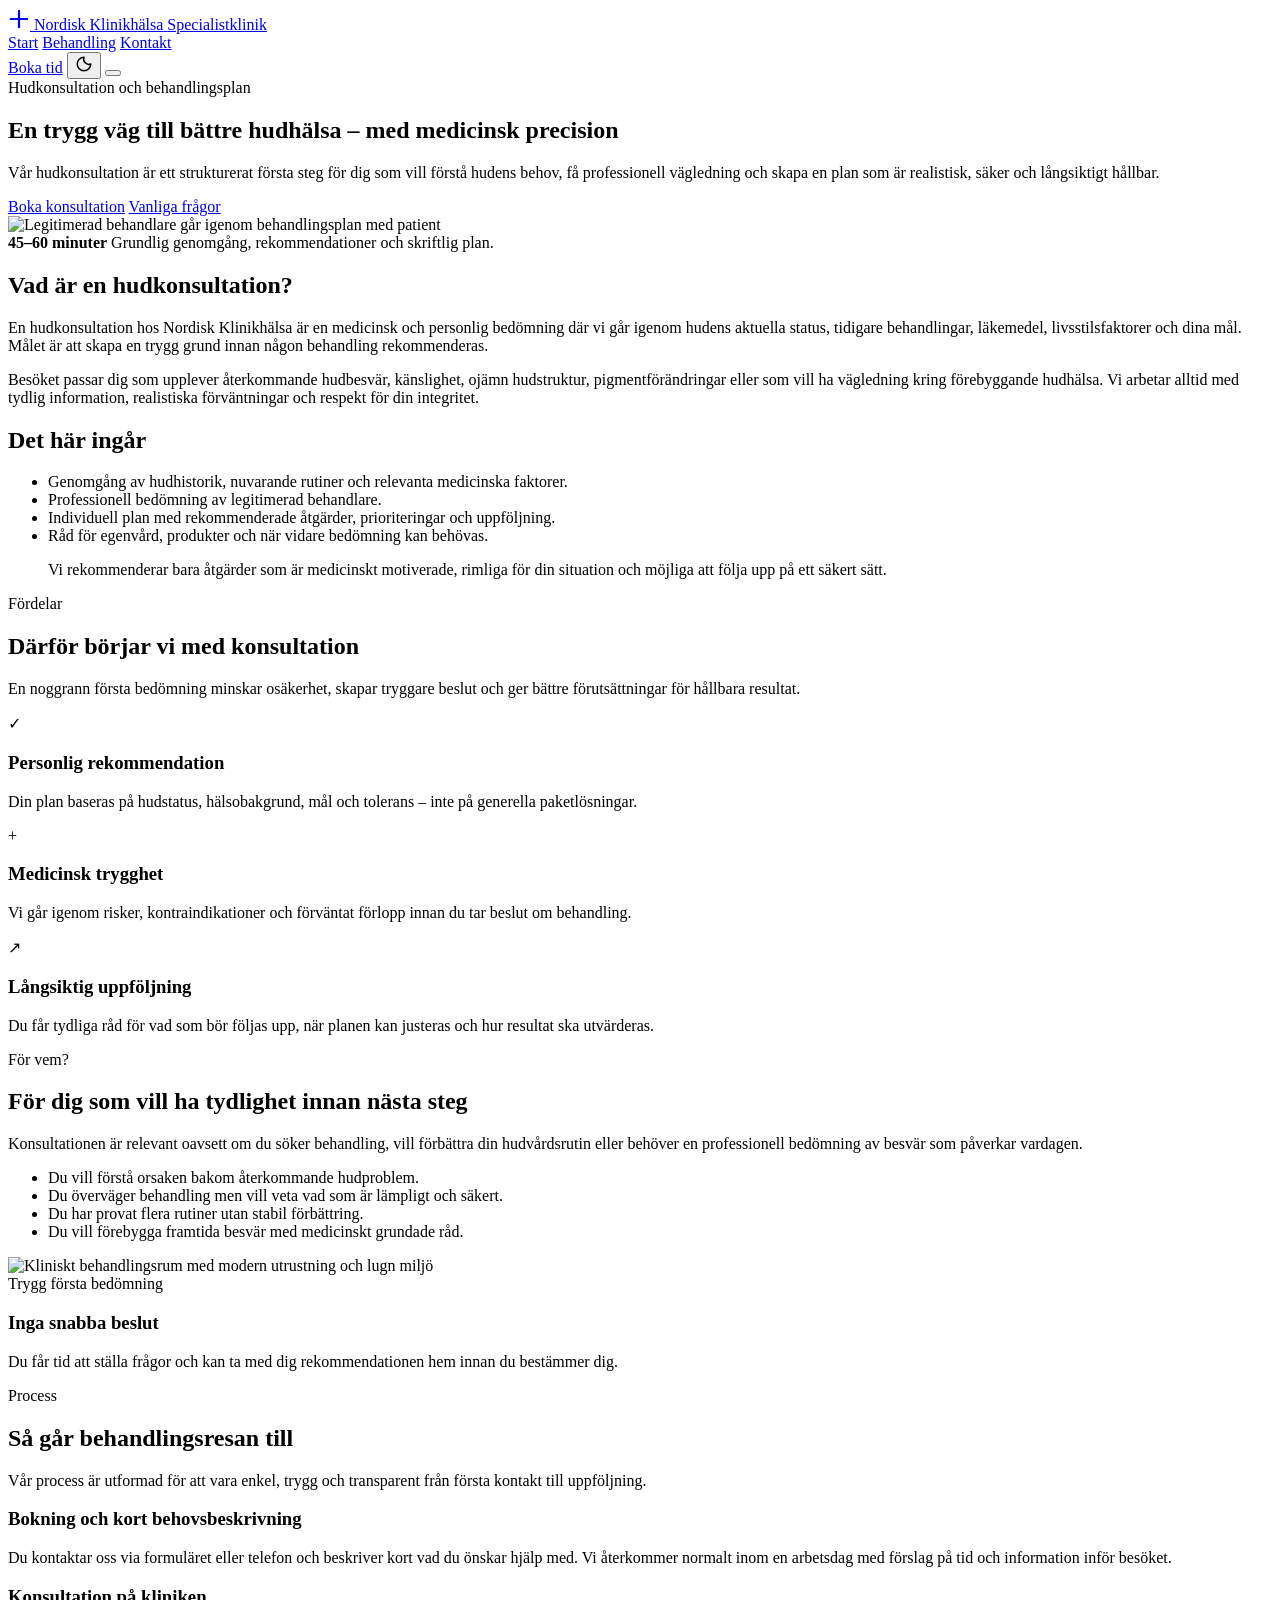
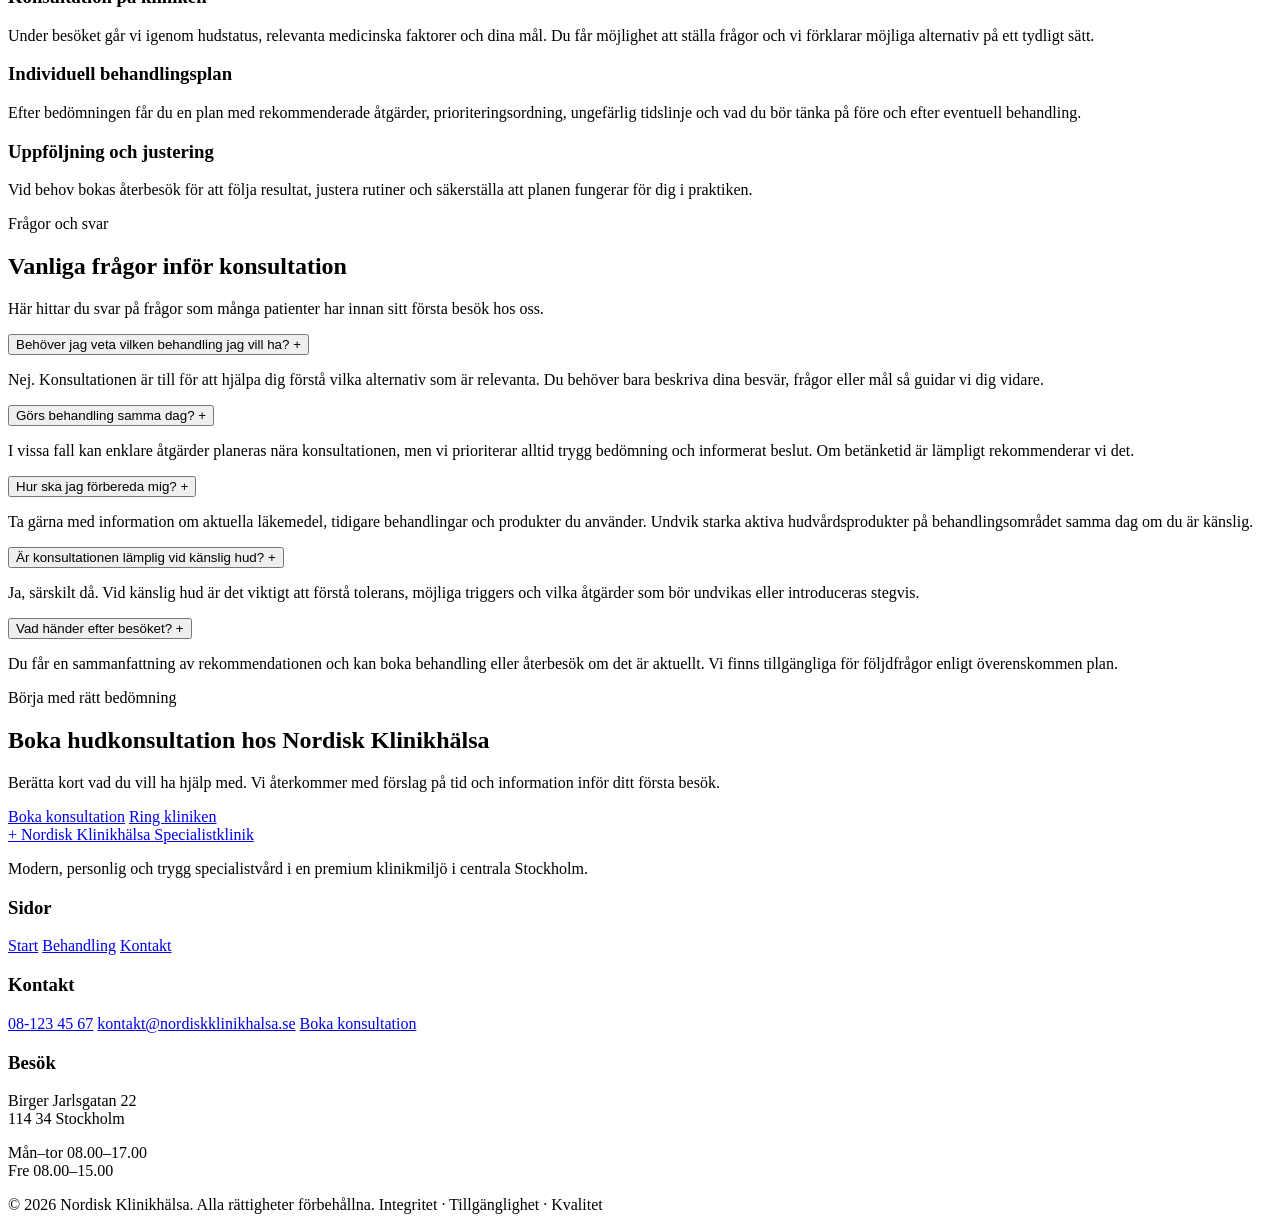
==== commit 3ff49be6: "Publish: prefix root-relative paths with /klar-site-8 for GitHub Pages" ====
--- a/behandling.html
+++ b/behandling.html
@@ -1,12 +1,10 @@
-<!DOCTYPE html>
-<html lang="sv">
-<head>
-  <meta charset="UTF-8" />
-  <meta name="viewport" content="width=device-width, initial-scale=1.0" />
+<!DOCTYPE html><html lang="sv"><head>
+  <meta charset="UTF-8">
+  <meta name="viewport" content="width=device-width, initial-scale=1.0">
   <title>Behandling · Hudkonsultation och individuell plan | Nordisk Klinikhälsa</title>
-  <meta name="description" content="Läs om hudkonsultation hos Nordisk Klinikhälsa: medicinsk bedömning, fördelar, steg-för-steg-process, vanliga frågor och bokning." />
-  <link rel="canonical" href="behandling.html" />
-  <link rel="stylesheet" href="/style.css" />
+  <meta name="description" content="Läs om hudkonsultation hos Nordisk Klinikhälsa: medicinsk bedömning, fördelar, steg-för-steg-process, vanliga frågor och bokning.">
+  <link rel="canonical" href="behandling.html">
+  <link rel="stylesheet" href="/klar-site-8/style.css">
 </head>
 <body>
   <header class="site-header">
@@ -14,7 +12,7 @@
       <a class="brand" href="index.html" aria-label="Nordisk Klinikhälsa startsida">
         <span class="brand-mark" aria-hidden="true">
           <svg width="22" height="22" viewBox="0 0 24 24" fill="none" aria-hidden="true">
-            <path d="M12 3v18M3 12h18" stroke="currentColor" stroke-width="2.4" stroke-linecap="round"/>
+            <path d="M12 3v18M3 12h18" stroke="currentColor" stroke-width="2.4" stroke-linecap="round"></path>
           </svg>
         </span>
         <span class="brand-text">
@@ -33,7 +31,7 @@
         <a class="btn btn-primary btn-sm" href="kontakt.html">Boka tid</a>
         <button class="theme-toggle" type="button" aria-label="Toggle theme">
           <svg width="18" height="18" viewBox="0 0 24 24" fill="none" aria-hidden="true">
-            <path d="M12 3a9 9 0 1 0 9 9 7 7 0 0 1-9-9Z" stroke="currentColor" stroke-width="2" stroke-linejoin="round"/>
+            <path d="M12 3a9 9 0 1 0 9 9 7 7 0 0 1-9-9Z" stroke="currentColor" stroke-width="2" stroke-linejoin="round"></path>
           </svg>
         </button>
         <button class="mobile-toggle" type="button" aria-label="Öppna meny" aria-expanded="false">
@@ -58,7 +56,7 @@
 
         <div class="hero-media reveal">
           <div class="hero-card">
-            <img class="hero-image" src="https://images.unsplash.com/photo-1576091160550-2173dba999ef?auto=format&fit=crop&w=1200&q=80" alt="Legitimerad behandlare går igenom behandlingsplan med patient" />
+            <img class="hero-image" src="https://images.unsplash.com/photo-1576091160550-2173dba999ef?auto=format&amp;fit=crop&amp;w=1200&amp;q=80" alt="Legitimerad behandlare går igenom behandlingsplan med patient">
             <div class="hero-note">
               <strong>45–60 minuter</strong>
               <span>Grundlig genomgång, rekommendationer och skriftlig plan.</span>
@@ -141,7 +139,7 @@
         </div>
 
         <div class="media-card reveal">
-          <img class="media-image aspect-video object-cover" src="https://images.unsplash.com/photo-1588776814546-1ffcf47267a5?auto=format&fit=crop&w=1000&q=80" alt="Kliniskt behandlingsrum med modern utrustning och lugn miljö" />
+          <img class="media-image aspect-video object-cover" src="https://images.unsplash.com/photo-1588776814546-1ffcf47267a5?auto=format&amp;fit=crop&amp;w=1000&amp;q=80" alt="Kliniskt behandlingsrum med modern utrustning och lugn miljö">
           <div class="media-card__body">
             <span class="badge badge-primary">Trygg första bedömning</span>
             <h3>Inga snabba beslut</h3>
@@ -322,8 +320,8 @@
 
         <div class="stack">
           <h3 class="text-base">Besök</h3>
-          <p>Birger Jarlsgatan 22<br />114 34 Stockholm</p>
-          <p>Mån–tor 08.00–17.00<br />Fre 08.00–15.00</p>
+          <p>Birger Jarlsgatan 22<br>114 34 Stockholm</p>
+          <p>Mån–tor 08.00–17.00<br>Fre 08.00–15.00</p>
         </div>
       </div>
 
@@ -335,5 +333,6 @@
   </footer>
 
   <script src="script.js"></script>
-</body>
-</html>
+
+
+</body></html>
